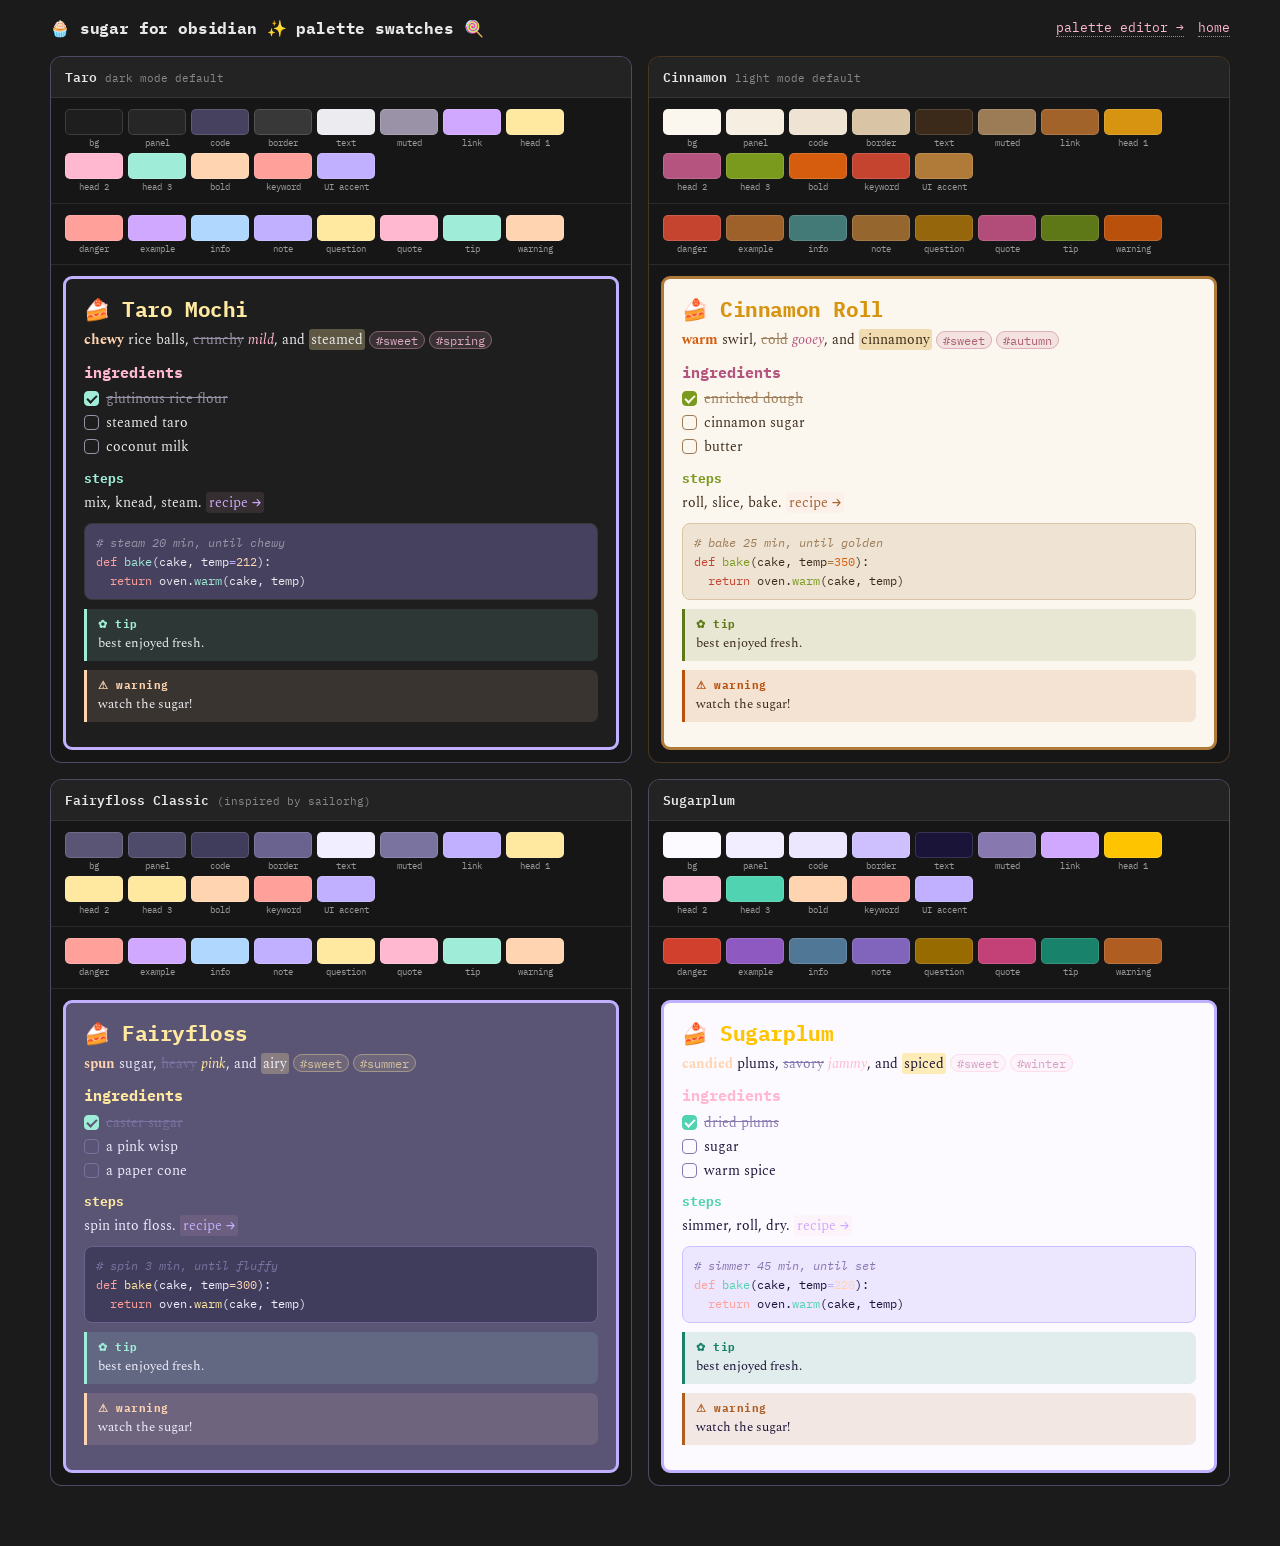
==== docs/swatches.html @ 6b4dc92b "sugar v1.0.0" ====
<!DOCTYPE html>
<html lang="en">
<head>
<meta charset="UTF-8">
<meta name="viewport" content="width=device-width, initial-scale=1.0">
<title>🧁 sugar for obsidian ✨ palette swatches 🍭</title>
<style>
  @import url('https://fonts.googleapis.com/css2?family=IBM+Plex+Mono:ital,wght@0,400;0,500;0,600;0,700;1,400&family=Spectral:ital,wght@0,400;0,600;1,400&display=swap');
  *{box-sizing:border-box;margin:0;padding:0}
  body{font-family:'IBM Plex Mono',ui-monospace,Menlo,monospace;background:#1b1b1b;color:#e8e8e8;padding:18px 16px 60px}
  .bar{display:flex;flex-wrap:wrap;align-items:center;gap:14px;max-width:1180px;margin:0 auto 18px}
  .bar h1{font-size:16px;letter-spacing:-.01em}
  .bar .sp{margin-left:auto;display:flex;gap:14px;font-size:13px}
  .bar a{color:#FFB8D0;text-decoration:none;border-bottom:1px dotted #FFB8D0aa}
  .bar a:hover{color:#fff}
  .grid{max-width:1180px;margin:0 auto;display:grid;grid-template-columns:1fr 1fr;gap:16px}
  @media(max-width:820px){.grid{grid-template-columns:1fr}}
  .card{border:1px solid #333;border-radius:12px;overflow:hidden;background:#161616}
  .card>h2{font-size:13px;font-weight:600;padding:9px 14px;background:#232323;border-bottom:1px solid #333;display:flex;gap:8px;align-items:baseline}
  .card>h2 small{color:#888;font-weight:400}
  .swatches{display:flex;flex-wrap:wrap;gap:5px;padding:11px 14px;border-bottom:1px solid #2a2a2a}
  .sw{width:58px}
  .sw .chip{height:26px;border-radius:5px;border:1px solid #fff2}
  .sw .nm{font-size:8.5px;color:#999;margin-top:3px;text-align:center;line-height:1.15}

  /* sample note, themed by per-card CSS vars */
  .note{padding:16px 18px;background:var(--bg);color:var(--text);font-family:var(--body)}
  .note .h1{font-family:var(--ui);color:var(--h1);font-weight:700;font-size:21px;letter-spacing:-.02em;margin-bottom:6px}
  .note .h2{font-family:var(--ui);color:var(--h2);font-weight:700;font-size:15px;margin:12px 0 5px}
  .note .h3{font-family:var(--ui);color:var(--h3);font-weight:700;font-size:13px;margin:11px 0 5px}
  .note p{line-height:1.55;margin:0 0 9px;font-size:14px}
  .note b{color:var(--peach);font-weight:700}
  .note i{color:var(--h2);font-style:italic}
  .note mark{background:color-mix(in srgb,var(--h1) 28%,transparent);color:var(--text);border-radius:3px;padding:0 2px}
  .note s{color:var(--muted)}
  .note a{color:var(--link);background:rgba(255,184,208,.10);border-radius:3px;padding:0 3px;text-decoration:none}
  .note code{font-family:var(--mono);background:var(--code);color:var(--h3);font-size:12px;padding:.1em .4em;border-radius:4px}
  .note pre{font-family:var(--mono);background:var(--code);border:1px solid var(--border);border-radius:8px;padding:9px 11px;margin:0 0 9px;font-size:12px;line-height:1.6;overflow:auto;color:var(--text)}
  .note pre .cmt{color:var(--muted);font-style:italic}
  .note pre .kw{color:var(--salmon)}
  .note pre .fn{color:var(--h3)}
  .note pre .num{color:var(--peach)}
  .note pre .str{color:var(--h1)}
  .note pre .op{color:var(--h5)}
  .note .tag{font-family:var(--ui);font-size:12px;color:color-mix(in srgb,var(--h2) 65%,var(--muted));background:color-mix(in srgb,var(--h2) 12%,transparent);border:1px solid color-mix(in srgb,var(--h2) 36%,transparent);border-radius:20px;padding:.05em .5em}
  .note ul{list-style:none;margin:0 0 9px;padding:0;font-size:14px}
  .note li{padding:1.5px 0;display:flex;align-items:flex-start;gap:7px}
  .note .cb{flex:0 0 auto;width:15px;height:15px;margin-top:3px;border-radius:4px;border:1.6px solid var(--muted);position:relative}
  .note .cb.on{background:var(--mint);border-color:var(--mint)}
  .note .cb.on::after{content:"";position:absolute;left:4px;top:1px;width:4px;height:8px;border:solid var(--bg);border-width:0 2px 2px 0;transform:rotate(45deg)}
  .note .done{color:var(--muted);text-decoration:line-through}
  .note .callout{border-left:3px solid;border-radius:0 7px 7px 0;padding:8px 11px;margin:0 0 9px;font-size:13px}
  .note .callout .ct{font-family:var(--ui);font-weight:700;font-size:11px;letter-spacing:.05em;margin-bottom:2px}
  .note .tip{border-color:var(--cctip);background:color-mix(in srgb,var(--cctip) 12%,transparent)}
  .note .tip .ct{color:var(--cctip)}
  .note .warn{border-color:var(--ccwarn);background:color-mix(in srgb,var(--ccwarn) 12%,transparent)}
  .note .warn .ct{color:var(--ccwarn)}

  /* callout gallery (theme callout colours are fixed across palettes) */
  .ccstrip{border-bottom:1px solid #2a2a2a}
</style>
</head>
<body>
<div class="bar">
  <h1>🧁 sugar for obsidian ✨ palette swatches 🍭</h1>
  <span class="sp">
    <a href="palette-editor.html">palette editor →</a>
    <a href="index.html">home</a>
  </span>
</div>
<div class="grid" id="grid"></div>

<script>
/* values mirror theme.css exactly (heading colors = resolved per-variant) */
const PAL = [
 {title:'Taro', sub:'dark mode default', cake:'Taro Mochi', season:'#spring', comment:'steam 20 min, until chewy', temp:212,
  intro:'<b>chewy</b> rice balls, <s>crunchy</s> <i>mild</i>, and <mark>steamed</mark>', cc:{note:'192,176,255',info:'176,216,255',tip:'159,237,216',question:'255,233,160',warning:'255,212,176',danger:'255,160,154',example:'208,168,255',quote:'255,184,208'},
  ing:['glutinous rice flour','steamed taro','coconut milk'], step:'mix, knead,  steam.',
  bg:'#1E1E1E',panel:'#262626',border:'#383838',muted:'#9A93A8',code:'#46415F',text:'#ECECF0',mint:'#9FEDD8',accent:'#C0B0FF',
  link:'#D0A8FF',h1:'#FFE9A0',h2:'#FFB8D0',h3:'#9FEDD8',h4:'#B0D8FF',h5:'#C0B0FF',peach:'#FFD4B0',salmon:'#FFA09A'},
 {title:'Cinnamon', sub:'light mode default', cake:'Cinnamon Roll', season:'#autumn', comment:'bake 25 min, until golden', temp:350,
  intro:'<b>warm</b> swirl, <s>cold</s> <i>gooey</i>, and <mark>cinnamony</mark>', cc:{note:'149,103,47',info:'67,121,119',tip:'95,120,23',question:'149,102,11',warning:'185,81,12',danger:'196,68,48',example:'158,97,42',quote:'178,77,121'},
  ing:['enriched dough','cinnamon sugar','butter'], step:'roll, slice,  bake.',
  bg:'#FBF6EE',panel:'#F6EEE1',border:'#D9C4A6',muted:'#9C7C57',code:'#EFE4D3',text:'#3B2A19',mint:'#7A9A1E',accent:'#B07A38',
  link:'#A2632B',h1:'#D79410',h2:'#B5547E',h3:'#7A9A1E',h4:'#4E8D8A',h5:'#B07A38',peach:'#D65D0E',salmon:'#C44430'},
 {title:'Fairyfloss Classic', sub:'(inspired by sailorhg)', cake:'Fairyfloss', season:'#summer', comment:'spin 3 min, until fluffy', temp:300,
  intro:'<b>spun</b> sugar, <s>heavy</s> <i>pink</i>, and <mark>airy</mark>', cc:{note:'192,176,255',info:'176,216,255',tip:'159,237,216',question:'255,233,160',warning:'255,212,176',danger:'255,160,154',example:'208,168,255',quote:'255,184,208'},
  ing:['caster sugar','a pink wisp','a paper cone'], step:'spin into floss.',
  bg:'#5A5475',panel:'#4E4A6A',border:'#6A6390',muted:'#7A73A0',code:'#403C5C',text:'#F0EEFF',mint:'#9FEDD8',accent:'#C0B0FF',
  link:'#C0B0FF',h1:'#FFE9A0',h2:'#FFE9A0',h3:'#FFE9A0',h4:'#FFE9A0',h5:'#FFD4B0',peach:'#FFD4B0',salmon:'#FFA09A'},
 {title:'Sugarplum', sub:'', cake:'Sugarplum', season:'#winter', comment:'simmer 45 min, until set', temp:220,
  intro:'<b>candied</b> plums, <s>savory</s> <i>jammy</i>, and <mark>spiced</mark>', cc:{note:'129,100,187',info:'81,119,150',tip:'24,130,106',question:'151,107,0',warning:'175,93,32',danger:'209,64,45',example:'142,89,193',quote:'196,65,120'},
  ing:['dried plums','sugar','warm spice'], step:'simmer, roll,  dry.',
  bg:'#FDFAFF',panel:'#F3EEFF',border:'#CEC0FF',muted:'#8878B0',code:'#EDE6FF',text:'#1A1438',mint:'#50D3B0',accent:'#C0B0FF',
  link:'#D0A8FF',h1:'#FFC400',h2:'#FFB8D0',h3:'#50D3B0',h4:'#B0D8FF',h5:'#C0B0FF',peach:'#FFD4B0',salmon:'#FFA09A'},
];
const CHIPS=[['bg','bg'],['panel','panel'],['code','code'],['border','border'],['text','text'],['muted','muted'],
 ['link','link'],['h1','head 1'],['h2','head 2'],['h3','head 3'],['peach','bold'],['salmon','keyword'],['accent','UI accent']];
const vars=p=>['bg','panel','border','muted','code','text','link','h1','h2','h3','h4','h5','peach','salmon','mint']
  .map(k=>`--${k}:${p[k]}`).join(';') + `;--ui:'IBM Plex Mono',monospace;--mono:'IBM Plex Mono',monospace;--body:'Spectral',Georgia,serif;--cctip:rgb(${p.cc.tip});--ccwarn:rgb(${p.cc.warning})`;
const chips=p=>CHIPS.map(([k,n])=>`<div class="sw"><div class="chip" style="background:${p[k]}"></div><div class="nm">${n}</div></div>`).join('');
const CC_CHIPS=[['danger','danger'],['example','example'],['info','info'],['note','note'],['question','question'],['quote','quote'],['tip','tip'],['warning','warning']];
const calloutChips=p=>CC_CHIPS.map(([g,n])=>`<div class="sw"><div class="chip" style="background:rgb(${p.cc[g]})"></div><div class="nm">${n}</div></div>`).join('');
const REPO='https://github.com/chooliu/obsidian-sugar-theme';
const note=p=>`<div class="note" style="${vars(p)};border:3px solid ${p.accent};border-radius:9px;margin:11px 12px 12px">
  <div class="h1">🍰 ${p.cake}</div>
  <p>${p.intro} <span class="tag">#sweet</span> <span class="tag">${p.season}</span></p>
  <div class="h2">ingredients</div>
  <ul>
    <li><span class="cb on"></span><span class="done">${p.ing[0]}</span></li>
    <li><span class="cb"></span><span>${p.ing[1]}</span></li>
    <li><span class="cb"></span><span>${p.ing[2]}</span></li>
  </ul>
  <div class="h3">steps</div>
  <p>${p.step} <a href="${REPO}">recipe →</a></p>
  <pre><span class="cmt"># ${p.comment}</span>
<span class="kw">def</span> <span class="fn">bake</span>(cake, temp<span class="op">=</span><span class="num">${p.temp}</span>):
  <span class="kw">return</span> oven.<span class="fn">warm</span>(cake, temp)</pre>
  <div class="callout tip"><div class="ct">✿ tip</div>best enjoyed fresh.</div>
  <div class="callout warn"><div class="ct">⚠ warning</div>watch the sugar!</div>
</div>`;
document.getElementById('grid').innerHTML = PAL.map(p=>
  `<div class="card" style="border:1px solid ${p.accent}55"><h2>${p.title}${p.sub?`<small>${p.sub}</small>`:''}</h2>
     <div class="swatches">${chips(p)}</div>
     <div class="swatches ccstrip">${calloutChips(p)}</div>${note(p)}</div>`).join('');

</script>
</body>
</html>
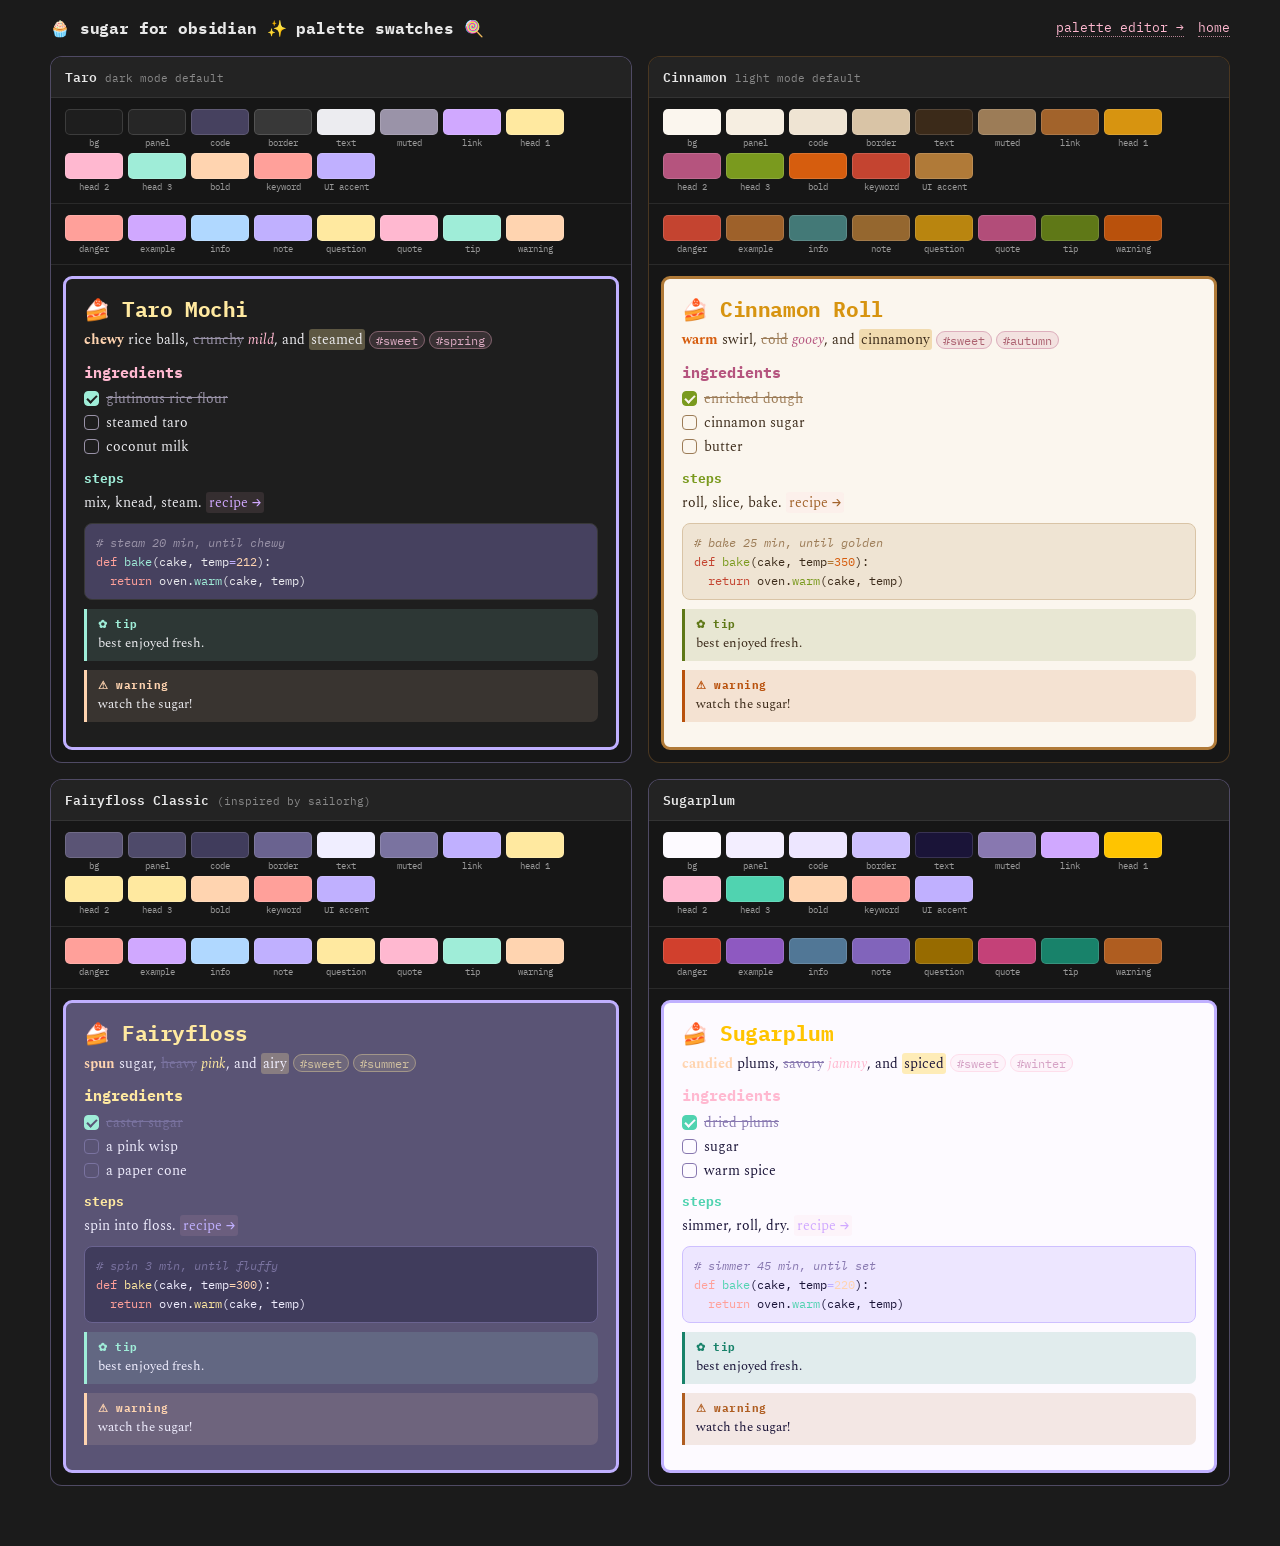
==== commit 638e72a3: "add mermaid css, minor cinnamon styling fix - add flowchart support (mermaid) in sugar palette style" ====
--- a/docs/swatches.html
+++ b/docs/swatches.html
@@ -79,7 +79,7 @@
   bg:'#1E1E1E',panel:'#262626',border:'#383838',muted:'#9A93A8',code:'#46415F',text:'#ECECF0',mint:'#9FEDD8',accent:'#C0B0FF',
   link:'#D0A8FF',h1:'#FFE9A0',h2:'#FFB8D0',h3:'#9FEDD8',h4:'#B0D8FF',h5:'#C0B0FF',peach:'#FFD4B0',salmon:'#FFA09A'},
  {title:'Cinnamon', sub:'light mode default', cake:'Cinnamon Roll', season:'#autumn', comment:'bake 25 min, until golden', temp:350,
-  intro:'<b>warm</b> swirl, <s>cold</s> <i>gooey</i>, and <mark>cinnamony</mark>', cc:{note:'149,103,47',info:'67,121,119',tip:'95,120,23',question:'149,102,11',warning:'185,81,12',danger:'196,68,48',example:'158,97,42',quote:'178,77,121'},
+  intro:'<b>warm</b> swirl, <s>cold</s> <i>gooey</i>, and <mark>cinnamony</mark>', cc:{note:'149,103,47',info:'67,121,119',tip:'95,120,23',question:'185,133,15',warning:'185,81,12',danger:'196,68,48',example:'158,97,42',quote:'178,77,121'},
   ing:['enriched dough','cinnamon sugar','butter'], step:'roll, slice,  bake.',
   bg:'#FBF6EE',panel:'#F6EEE1',border:'#D9C4A6',muted:'#9C7C57',code:'#EFE4D3',text:'#3B2A19',mint:'#7A9A1E',accent:'#B07A38',
   link:'#A2632B',h1:'#D79410',h2:'#B5547E',h3:'#7A9A1E',h4:'#4E8D8A',h5:'#B07A38',peach:'#D65D0E',salmon:'#C44430'},
